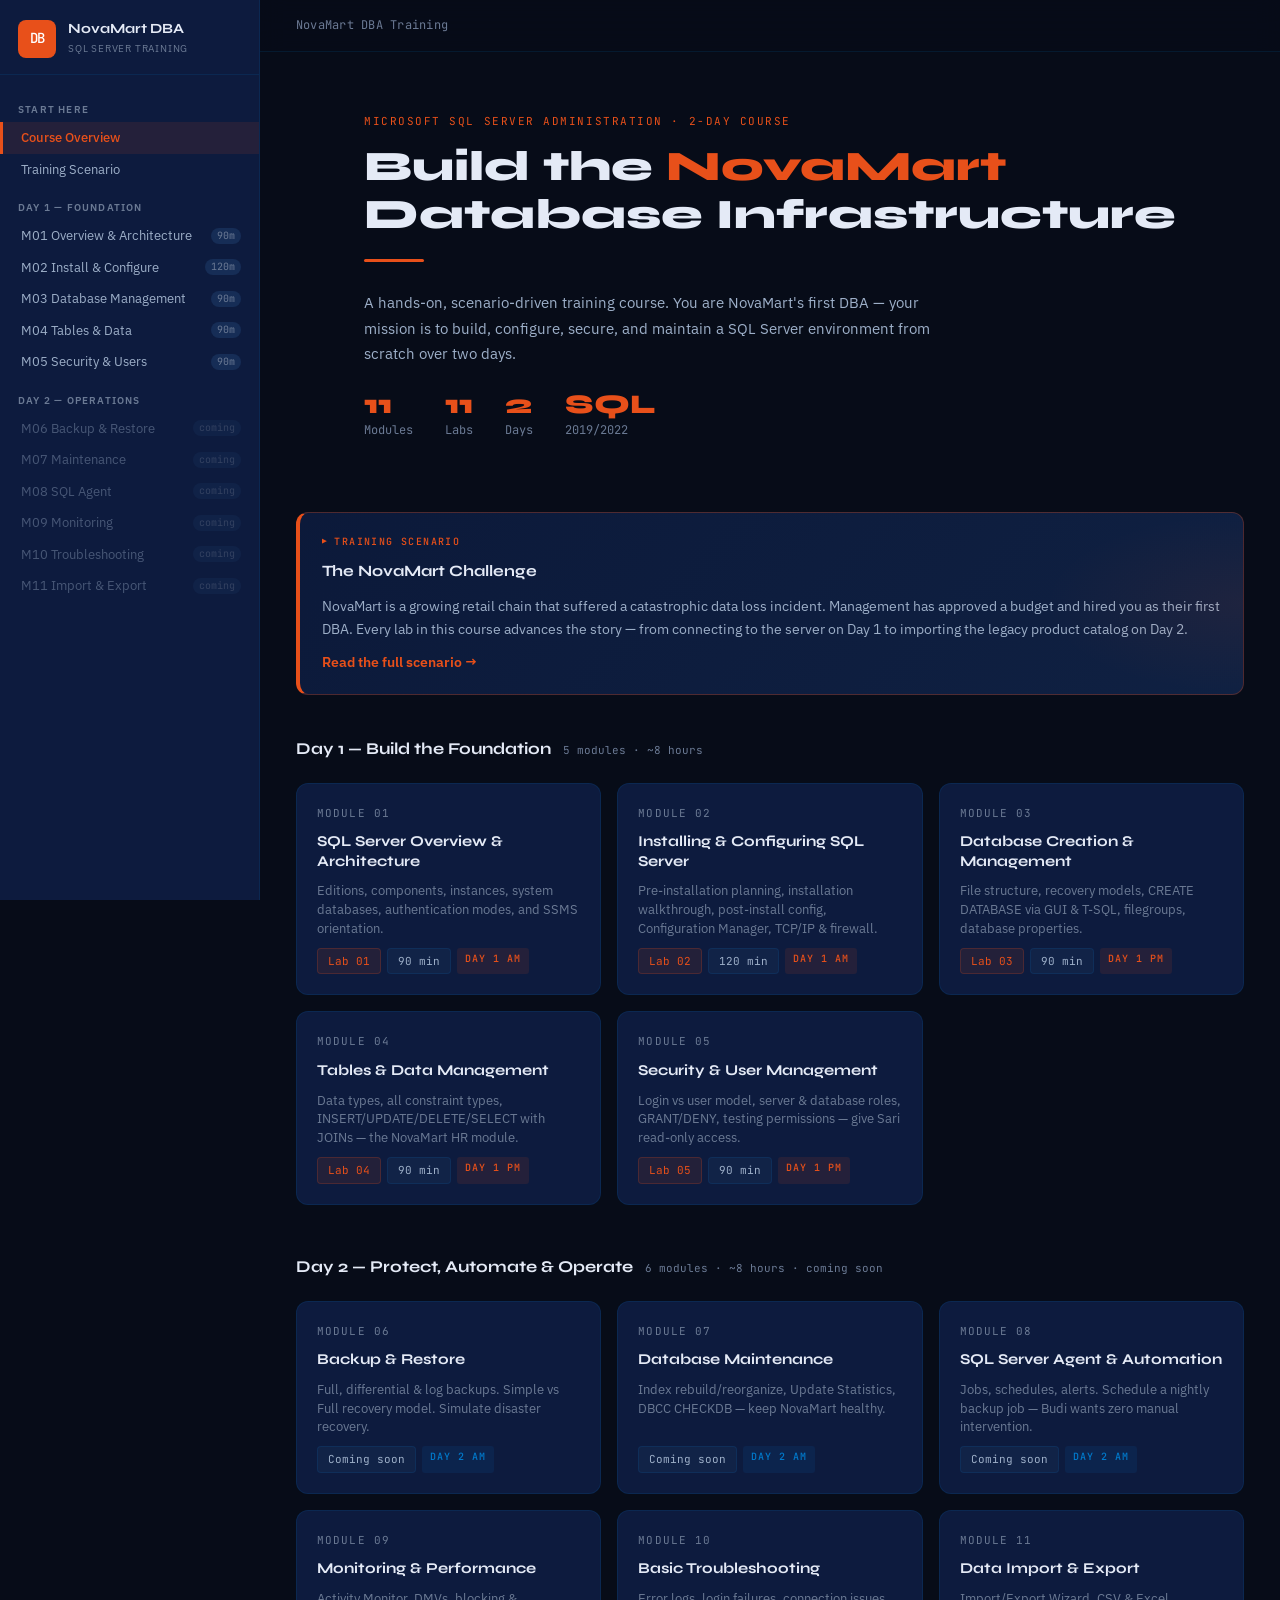
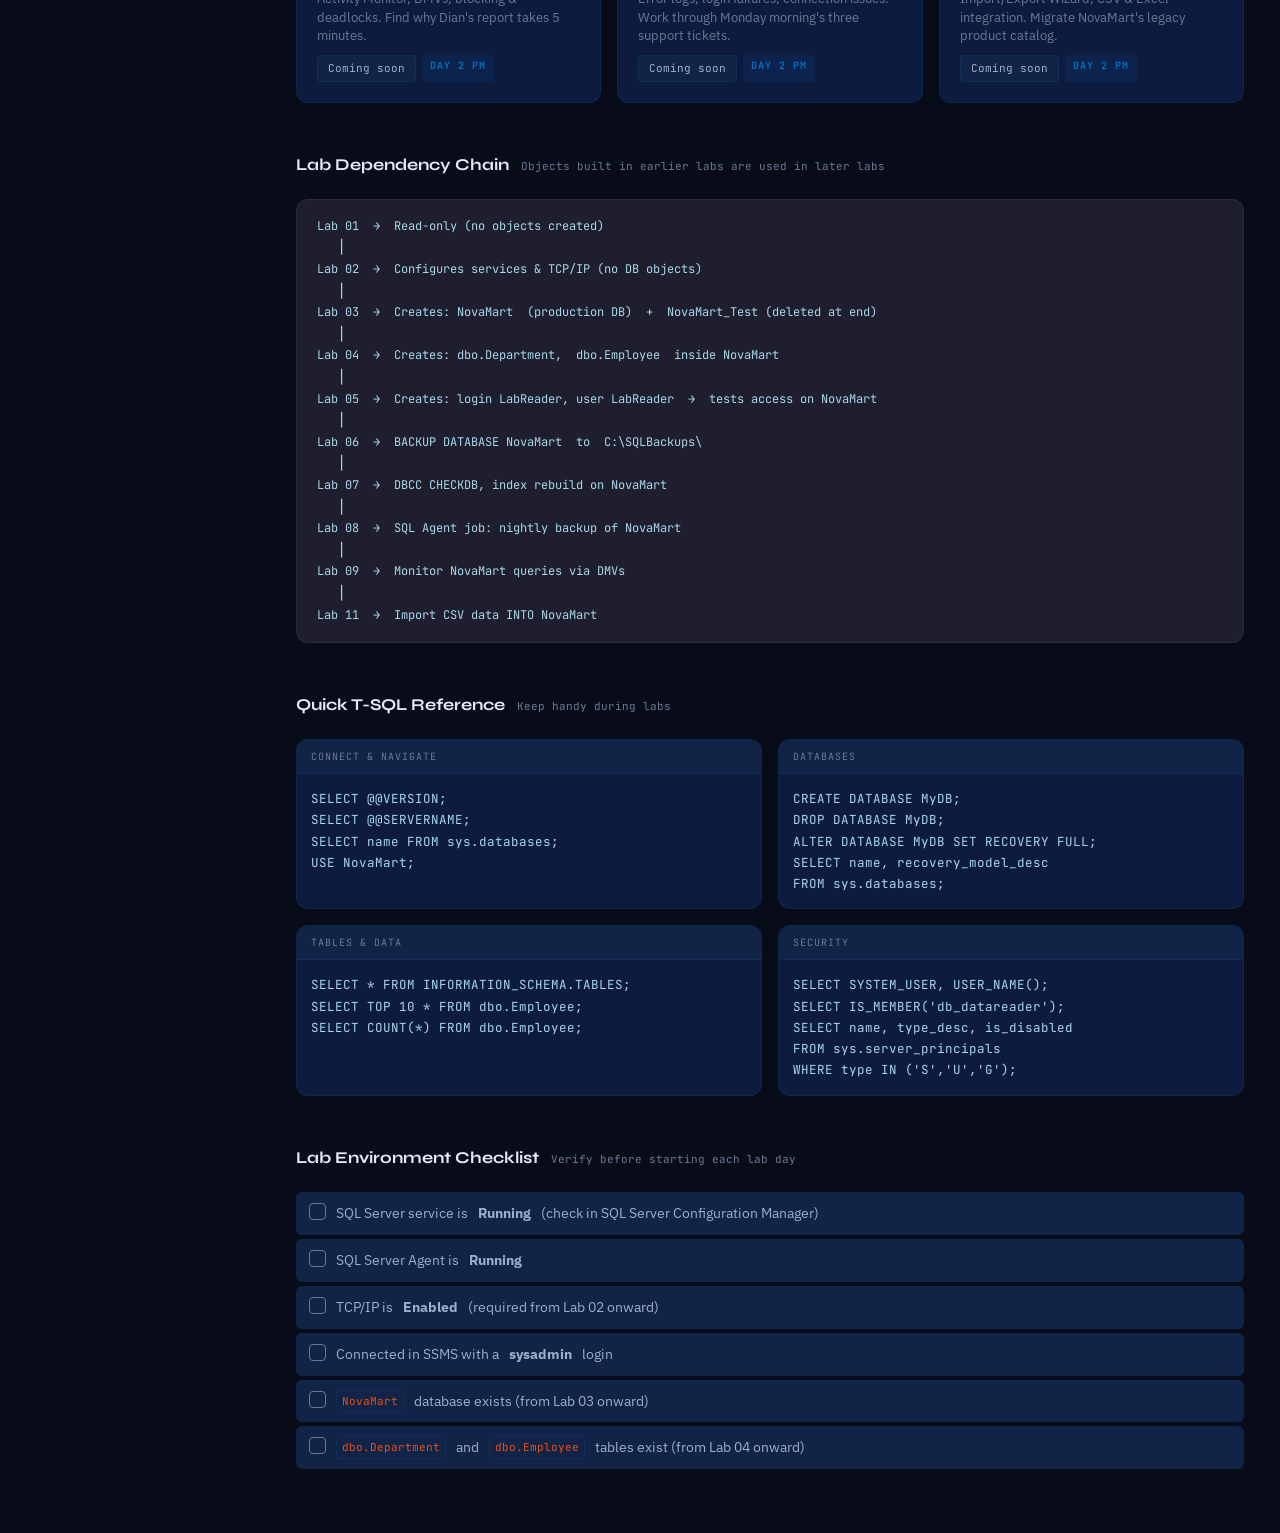
==== docs/index.html @ 57e3fa0c "Add GitHub Pages site, README, and .gitignore - Add docs/ with GitHub Pages HTML site (index, scenar" ====
<!DOCTYPE html>
<html lang="en">
<head>
  <meta charset="UTF-8">
  <meta name="viewport" content="width=device-width, initial-scale=1">
  <title>NovaMart DBA Training — SQL Server Administration</title>
  <link rel="stylesheet" href="style.css">
  <style>
    /* index-specific extras */
    .hero-divider { width: 60px; height: 3px; background: var(--orange); border-radius: 2px; margin: 20px 0 28px; }
    .dep-chain {
      background: var(--code-bg);
      border: 1px solid rgba(255,255,255,0.06);
      border-radius: var(--r-lg);
      overflow: hidden;
      margin: 20px 0;
    }
    .dep-chain pre {
      font-family: var(--font-mono);
      font-size: 12px;
      color: var(--code-text);
      padding: 16px 20px;
      line-height: 1.8;
      overflow-x: auto;
    }
    .ref-grid {
      display: grid;
      grid-template-columns: 1fr 1fr;
      gap: 16px;
      margin-top: 16px;
    }
    .ref-block {
      background: var(--surface);
      border: 1px solid var(--border);
      border-radius: var(--r-lg);
      overflow: hidden;
    }
    .ref-block-title {
      background: var(--surface-2);
      padding: 8px 14px;
      font-family: var(--font-mono);
      font-size: 10px;
      text-transform: uppercase;
      letter-spacing: 0.1em;
      color: var(--text-3);
      border-bottom: 1px solid var(--border);
    }
    .ref-block pre {
      font-family: var(--font-mono);
      font-size: 12.5px;
      color: var(--code-text);
      padding: 14px;
      overflow-x: auto;
      line-height: 1.7;
    }
    .checklist-env li { cursor: default; }
    @media (max-width: 700px) { .ref-grid { grid-template-columns: 1fr; } }
  </style>
</head>
<body>
<div id="reading-progress"></div>
<div class="sidebar-overlay"></div>

<div class="layout">
  <!-- SIDEBAR -->
  <aside class="sidebar">
    <a href="index.html" class="sidebar-brand">
      <div class="brand-logo">DB</div>
      <div>
        <div class="brand-title">NovaMart DBA</div>
        <div class="brand-sub">SQL Server Training</div>
      </div>
    </a>
    <nav class="sidebar-nav">
      <div class="nav-section">Start Here</div>
      <a href="index.html" class="nav-item active">Course Overview</a>
      <a href="scenario.html" class="nav-item">Training Scenario</a>
      <div class="nav-section">Day 1 — Foundation</div>
      <a href="module-01.html" class="nav-item">M01 Overview &amp; Architecture <span class="nav-badge">90m</span></a>
      <a href="module-02.html" class="nav-item">M02 Install &amp; Configure <span class="nav-badge">120m</span></a>
      <a href="module-03.html" class="nav-item">M03 Database Management <span class="nav-badge">90m</span></a>
      <a href="module-04.html" class="nav-item">M04 Tables &amp; Data <span class="nav-badge">90m</span></a>
      <a href="module-05.html" class="nav-item">M05 Security &amp; Users <span class="nav-badge">90m</span></a>
      <div class="nav-section">Day 2 — Operations</div>
      <a href="#" class="nav-item" style="opacity:.4;pointer-events:none">M06 Backup &amp; Restore <span class="nav-badge">coming</span></a>
      <a href="#" class="nav-item" style="opacity:.4;pointer-events:none">M07 Maintenance <span class="nav-badge">coming</span></a>
      <a href="#" class="nav-item" style="opacity:.4;pointer-events:none">M08 SQL Agent <span class="nav-badge">coming</span></a>
      <a href="#" class="nav-item" style="opacity:.4;pointer-events:none">M09 Monitoring <span class="nav-badge">coming</span></a>
      <a href="#" class="nav-item" style="opacity:.4;pointer-events:none">M10 Troubleshooting <span class="nav-badge">coming</span></a>
      <a href="#" class="nav-item" style="opacity:.4;pointer-events:none">M11 Import &amp; Export <span class="nav-badge">coming</span></a>
    </nav>
  </aside>

  <!-- MAIN -->
  <main class="main">
    <div class="topbar">
      <div class="breadcrumb">NovaMart DBA Training</div>
      <button class="menu-toggle" aria-label="Toggle menu">☰</button>
    </div>

    <!-- HERO -->
    <section class="hero">
      <div class="hero-eyebrow">Microsoft SQL Server Administration · 2-Day Course</div>
      <h1>Build the <em>NovaMart</em><br>Database Infrastructure</h1>
      <div class="hero-divider"></div>
      <p>A hands-on, scenario-driven training course. You are NovaMart's first DBA — your mission is to build, configure, secure, and maintain a SQL Server environment from scratch over two days.</p>
      <div class="hero-stats">
        <div class="stat"><div class="stat-num">11</div><div class="stat-label">Modules</div></div>
        <div class="stat"><div class="stat-num">11</div><div class="stat-label">Labs</div></div>
        <div class="stat"><div class="stat-num">2</div><div class="stat-label">Days</div></div>
        <div class="stat"><div class="stat-num">SQL</div><div class="stat-label">2019/2022</div></div>
      </div>
    </section>

    <!-- SCENARIO CALLOUT -->
    <div class="modules-section">
      <div class="mission-box" style="margin-bottom:40px">
        <div class="mission-label">Training Scenario</div>
        <h3>The NovaMart Challenge</h3>
        <p>NovaMart is a growing retail chain that suffered a catastrophic data loss incident. Management has approved a budget and hired you as their first DBA. Every lab in this course advances the story — from connecting to the server on Day 1 to importing the legacy product catalog on Day 2.</p>
        <p style="margin-top:10px"><a href="scenario.html" style="color:var(--orange);font-weight:600">Read the full scenario →</a></p>
      </div>

      <!-- DAY 1 MODULES -->
      <div class="section-header">
        <h2>Day 1 — Build the Foundation</h2>
        <span class="section-sub">5 modules · ~8 hours</span>
      </div>
      <div class="module-cards">
        <a href="module-01.html" class="module-card">
          <div class="card-num">Module 01</div>
          <div class="card-title">SQL Server Overview &amp; Architecture</div>
          <div class="card-desc">Editions, components, instances, system databases, authentication modes, and SSMS orientation.</div>
          <div class="card-meta">
            <span class="tag orange">Lab 01</span>
            <span class="tag">90 min</span>
            <span class="day-badge day1">Day 1 AM</span>
          </div>
        </a>
        <a href="module-02.html" class="module-card">
          <div class="card-num">Module 02</div>
          <div class="card-title">Installing &amp; Configuring SQL Server</div>
          <div class="card-desc">Pre-installation planning, installation walkthrough, post-install config, Configuration Manager, TCP/IP &amp; firewall.</div>
          <div class="card-meta">
            <span class="tag orange">Lab 02</span>
            <span class="tag">120 min</span>
            <span class="day-badge day1">Day 1 AM</span>
          </div>
        </a>
        <a href="module-03.html" class="module-card">
          <div class="card-num">Module 03</div>
          <div class="card-title">Database Creation &amp; Management</div>
          <div class="card-desc">File structure, recovery models, CREATE DATABASE via GUI &amp; T-SQL, filegroups, database properties.</div>
          <div class="card-meta">
            <span class="tag orange">Lab 03</span>
            <span class="tag">90 min</span>
            <span class="day-badge day1">Day 1 PM</span>
          </div>
        </a>
        <a href="module-04.html" class="module-card">
          <div class="card-num">Module 04</div>
          <div class="card-title">Tables &amp; Data Management</div>
          <div class="card-desc">Data types, all constraint types, INSERT/UPDATE/DELETE/SELECT with JOINs — the NovaMart HR module.</div>
          <div class="card-meta">
            <span class="tag orange">Lab 04</span>
            <span class="tag">90 min</span>
            <span class="day-badge day1">Day 1 PM</span>
          </div>
        </a>
        <a href="module-05.html" class="module-card">
          <div class="card-num">Module 05</div>
          <div class="card-title">Security &amp; User Management</div>
          <div class="card-desc">Login vs user model, server &amp; database roles, GRANT/DENY, testing permissions — give Sari read-only access.</div>
          <div class="card-meta">
            <span class="tag orange">Lab 05</span>
            <span class="tag">90 min</span>
            <span class="day-badge day1">Day 1 PM</span>
          </div>
        </a>
      </div>

      <!-- DAY 2 MODULES -->
      <div class="section-header" style="margin-top:48px">
        <h2>Day 2 — Protect, Automate &amp; Operate</h2>
        <span class="section-sub">6 modules · ~8 hours · coming soon</span>
      </div>
      <div class="module-cards">
        <div class="module-card" style="opacity:.45;cursor:default">
          <div class="card-num">Module 06</div>
          <div class="card-title">Backup &amp; Restore</div>
          <div class="card-desc">Full, differential &amp; log backups. Simple vs Full recovery model. Simulate disaster recovery.</div>
          <div class="card-meta"><span class="tag">Coming soon</span><span class="day-badge day2">Day 2 AM</span></div>
        </div>
        <div class="module-card" style="opacity:.45;cursor:default">
          <div class="card-num">Module 07</div>
          <div class="card-title">Database Maintenance</div>
          <div class="card-desc">Index rebuild/reorganize, Update Statistics, DBCC CHECKDB — keep NovaMart healthy.</div>
          <div class="card-meta"><span class="tag">Coming soon</span><span class="day-badge day2">Day 2 AM</span></div>
        </div>
        <div class="module-card" style="opacity:.45;cursor:default">
          <div class="card-num">Module 08</div>
          <div class="card-title">SQL Server Agent &amp; Automation</div>
          <div class="card-desc">Jobs, schedules, alerts. Schedule a nightly backup job — Budi wants zero manual intervention.</div>
          <div class="card-meta"><span class="tag">Coming soon</span><span class="day-badge day2">Day 2 AM</span></div>
        </div>
        <div class="module-card" style="opacity:.45;cursor:default">
          <div class="card-num">Module 09</div>
          <div class="card-title">Monitoring &amp; Performance</div>
          <div class="card-desc">Activity Monitor, DMVs, blocking &amp; deadlocks. Find why Dian's report takes 5 minutes.</div>
          <div class="card-meta"><span class="tag">Coming soon</span><span class="day-badge day2">Day 2 PM</span></div>
        </div>
        <div class="module-card" style="opacity:.45;cursor:default">
          <div class="card-num">Module 10</div>
          <div class="card-title">Basic Troubleshooting</div>
          <div class="card-desc">Error logs, login failures, connection issues. Work through Monday morning's three support tickets.</div>
          <div class="card-meta"><span class="tag">Coming soon</span><span class="day-badge day2">Day 2 PM</span></div>
        </div>
        <div class="module-card" style="opacity:.45;cursor:default">
          <div class="card-num">Module 11</div>
          <div class="card-title">Data Import &amp; Export</div>
          <div class="card-desc">Import/Export Wizard, CSV &amp; Excel integration. Migrate NovaMart's legacy product catalog.</div>
          <div class="card-meta"><span class="tag">Coming soon</span><span class="day-badge day2">Day 2 PM</span></div>
        </div>
      </div>

      <!-- LAB DEPENDENCIES -->
      <div class="section-header" style="margin-top:48px">
        <h2>Lab Dependency Chain</h2>
        <span class="section-sub">Objects built in earlier labs are used in later labs</span>
      </div>
      <div class="dep-chain">
        <pre>Lab 01  →  Read-only (no objects created)
   │
Lab 02  →  Configures services &amp; TCP/IP (no DB objects)
   │
Lab 03  →  Creates: NovaMart  (production DB)  +  NovaMart_Test (deleted at end)
   │
Lab 04  →  Creates: dbo.Department,  dbo.Employee  inside NovaMart
   │
Lab 05  →  Creates: login LabReader, user LabReader  →  tests access on NovaMart
   │
Lab 06  →  BACKUP DATABASE NovaMart  to  C:\SQLBackups\
   │
Lab 07  →  DBCC CHECKDB, index rebuild on NovaMart
   │
Lab 08  →  SQL Agent job: nightly backup of NovaMart
   │
Lab 09  →  Monitor NovaMart queries via DMVs
   │
Lab 11  →  Import CSV data INTO NovaMart</pre>
      </div>

      <!-- QUICK T-SQL REFERENCE -->
      <div class="section-header" style="margin-top:48px">
        <h2>Quick T-SQL Reference</h2>
        <span class="section-sub">Keep handy during labs</span>
      </div>
      <div class="ref-grid">
        <div class="ref-block">
          <div class="ref-block-title">Connect &amp; Navigate</div>
          <pre>SELECT @@VERSION;
SELECT @@SERVERNAME;
SELECT name FROM sys.databases;
USE NovaMart;</pre>
        </div>
        <div class="ref-block">
          <div class="ref-block-title">Databases</div>
          <pre>CREATE DATABASE MyDB;
DROP DATABASE MyDB;
ALTER DATABASE MyDB SET RECOVERY FULL;
SELECT name, recovery_model_desc
FROM sys.databases;</pre>
        </div>
        <div class="ref-block">
          <div class="ref-block-title">Tables &amp; Data</div>
          <pre>SELECT * FROM INFORMATION_SCHEMA.TABLES;
SELECT TOP 10 * FROM dbo.Employee;
SELECT COUNT(*) FROM dbo.Employee;</pre>
        </div>
        <div class="ref-block">
          <div class="ref-block-title">Security</div>
          <pre>SELECT SYSTEM_USER, USER_NAME();
SELECT IS_MEMBER('db_datareader');
SELECT name, type_desc, is_disabled
FROM sys.server_principals
WHERE type IN ('S','U','G');</pre>
        </div>
      </div>

      <!-- ENV CHECKLIST -->
      <div class="section-header" style="margin-top:48px">
        <h2>Lab Environment Checklist</h2>
        <span class="section-sub">Verify before starting each lab day</span>
      </div>
      <ul class="checklist checklist-env">
        <li><span class="check-box"></span>SQL Server service is <strong>Running</strong> (check in SQL Server Configuration Manager)</li>
        <li><span class="check-box"></span>SQL Server Agent is <strong>Running</strong></li>
        <li><span class="check-box"></span>TCP/IP is <strong>Enabled</strong> (required from Lab 02 onward)</li>
        <li><span class="check-box"></span>Connected in SSMS with a <strong>sysadmin</strong> login</li>
        <li><span class="check-box"></span><code>NovaMart</code> database exists (from Lab 03 onward)</li>
        <li><span class="check-box"></span><code>dbo.Department</code> and <code>dbo.Employee</code> tables exist (from Lab 04 onward)</li>
      </ul>
    </div>
  </main>
</div>

<button class="scroll-top" aria-label="Scroll to top">↑</button>

<script src="shared.js"></script>
</body>
</html>
---- docs/style.css ----
/* ============================================================
   NovaMart DBA Training — Design System
   Aesthetic: Dark ops terminal × premium tech documentation
   ============================================================ */

@import url('https://fonts.googleapis.com/css2?family=Syne:wght@400;600;700;800&family=IBM+Plex+Sans:ital,wght@0,300;0,400;0,500;0,600;1,400&family=JetBrains+Mono:wght@400;500&display=swap');

/* ── Custom Properties ─────────────────────────────────────── */
:root {
  --bg:          #070c18;
  --surface:     #0d1b3e;
  --surface-2:   #112347;
  --surface-3:   #162d56;
  --border:      rgba(0, 122, 204, 0.13);
  --border-h:    rgba(232, 80, 26, 0.35);

  --orange:      #e8501a;
  --orange-d:    #c03e0f;
  --orange-bg:   rgba(232, 80, 26, 0.10);
  --blue:        #007acc;
  --blue-bg:     rgba(0, 122, 204, 0.10);
  --green:       #21a366;
  --green-bg:    rgba(33, 163, 102, 0.10);
  --steel:       #2e6ea6;
  --amber:       #f59e0b;
  --amber-bg:    rgba(245, 158, 11, 0.10);
  --red:         #e05252;
  --red-bg:      rgba(224, 82, 82, 0.10);

  --text:        #e4eaf6;
  --text-2:      #9dafc8;
  --text-3:      #6b7a94;
  --code-bg:     #1e1e2e;
  --code-text:   #a8d8ea;
  --code-str:    #a8e6b8;
  --code-kw:     #c792ea;
  --code-cmt:    #676e95;

  --font-display: 'Syne', sans-serif;
  --font-body:    'IBM Plex Sans', sans-serif;
  --font-mono:    'JetBrains Mono', monospace;

  --sidebar-w:   260px;
  --toc-w:       200px;

  --r:           6px;
  --r-lg:        12px;
  --shadow:      0 4px 24px rgba(0,0,0,0.55);
  --t:           0.18s ease;
}

/* ── Reset ─────────────────────────────────────────────────── */
*, *::before, *::after { box-sizing: border-box; margin: 0; padding: 0; }
html { scroll-behavior: smooth; font-size: 15px; }
body {
  background: var(--bg);
  color: var(--text);
  font-family: var(--font-body);
  line-height: 1.7;
  -webkit-font-smoothing: antialiased;
}

a { color: var(--blue); text-decoration: none; transition: color var(--t); }
a:hover { color: var(--orange); }
img { max-width: 100%; }

/* ── Layout ─────────────────────────────────────────────────── */
.layout {
  display: flex;
  min-height: 100vh;
}

/* ── Sidebar ────────────────────────────────────────────────── */
.sidebar {
  width: var(--sidebar-w);
  flex-shrink: 0;
  background: var(--surface);
  border-right: 1px solid var(--border);
  position: fixed;
  top: 0; left: 0; bottom: 0;
  overflow-y: auto;
  overflow-x: hidden;
  z-index: 100;
  display: flex;
  flex-direction: column;
  transition: transform var(--t);
}
.sidebar::-webkit-scrollbar { width: 4px; }
.sidebar::-webkit-scrollbar-track { background: transparent; }
.sidebar::-webkit-scrollbar-thumb { background: var(--surface-3); border-radius: 2px; }

.sidebar-brand {
  display: flex;
  align-items: center;
  gap: 12px;
  padding: 20px 18px 16px;
  border-bottom: 1px solid var(--border);
  text-decoration: none;
}
.brand-logo {
  width: 38px; height: 38px;
  background: var(--orange);
  border-radius: 8px;
  display: flex; align-items: center; justify-content: center;
  font-family: var(--font-mono);
  font-size: 14px; font-weight: 500;
  color: #fff;
  flex-shrink: 0;
  letter-spacing: -1px;
}
.brand-title {
  font-family: var(--font-display);
  font-size: 14px; font-weight: 700;
  color: var(--text);
  line-height: 1.2;
}
.brand-sub {
  font-size: 10px;
  color: var(--text-3);
  text-transform: uppercase;
  letter-spacing: 0.08em;
  margin-top: 2px;
}

.sidebar-nav { padding: 12px 0 24px; flex: 1; }

.nav-section {
  font-size: 10px;
  font-weight: 600;
  text-transform: uppercase;
  letter-spacing: 0.12em;
  color: var(--text-3);
  padding: 14px 18px 4px;
}

.nav-item {
  display: flex;
  align-items: center;
  gap: 8px;
  padding: 7px 18px;
  font-size: 12.5px;
  color: var(--text-2);
  transition: all var(--t);
  border-left: 3px solid transparent;
  text-decoration: none;
  line-height: 1.4;
}
.nav-item:hover {
  color: var(--text);
  background: var(--surface-2);
  border-left-color: var(--border-h);
}
.nav-item.active {
  color: var(--orange);
  background: var(--orange-bg);
  border-left-color: var(--orange);
  font-weight: 500;
}
.nav-badge {
  margin-left: auto;
  font-size: 10px;
  background: var(--surface-3);
  color: var(--text-3);
  padding: 1px 6px;
  border-radius: 10px;
  font-family: var(--font-mono);
  flex-shrink: 0;
}
.nav-item.active .nav-badge { background: var(--orange-bg); color: var(--orange); }

/* ── Main content ───────────────────────────────────────────── */
.main {
  margin-left: var(--sidebar-w);
  flex: 1;
  min-width: 0;
  display: flex;
  flex-direction: column;
}

/* ── Top bar ────────────────────────────────────────────────── */
.topbar {
  position: sticky;
  top: 0;
  background: rgba(7, 12, 24, 0.88);
  backdrop-filter: blur(12px);
  -webkit-backdrop-filter: blur(12px);
  border-bottom: 1px solid var(--border);
  padding: 0 36px;
  height: 52px;
  display: flex;
  align-items: center;
  justify-content: space-between;
  z-index: 50;
}
.breadcrumb {
  font-size: 12px;
  color: var(--text-3);
  font-family: var(--font-mono);
  letter-spacing: 0.02em;
}
.breadcrumb span { color: var(--text-2); }
.menu-toggle {
  display: none;
  background: none; border: none;
  color: var(--text-2);
  cursor: pointer; font-size: 20px;
  padding: 4px;
}

/* ── Content wrapper ────────────────────────────────────────── */
.content-wrapper {
  display: grid;
  grid-template-columns: 1fr var(--toc-w);
  gap: 0;
  max-width: 1200px;
  margin: 0 auto;
  width: 100%;
  padding: 0 36px 80px;
  align-items: start;
}

/* ── Article ────────────────────────────────────────────────── */
article {
  min-width: 0;
  padding-right: 48px;
  animation: fadeUp 0.4s ease both;
}

@keyframes fadeUp {
  from { opacity: 0; transform: translateY(16px); }
  to   { opacity: 1; transform: translateY(0); }
}

/* ── Page header ────────────────────────────────────────────── */
.page-header {
  padding: 44px 0 32px;
  border-bottom: 1px solid var(--border);
  margin-bottom: 36px;
}
.page-header .day-label {
  font-family: var(--font-mono);
  font-size: 11px;
  color: var(--orange);
  text-transform: uppercase;
  letter-spacing: 0.12em;
  margin-bottom: 10px;
  display: block;
}
.page-header h1 {
  font-family: var(--font-display);
  font-size: 2rem;
  font-weight: 800;
  color: var(--text);
  line-height: 1.15;
  margin-bottom: 14px;
}
.page-header h1 .module-num {
  color: var(--orange);
}
.module-meta {
  display: flex;
  gap: 8px;
  flex-wrap: wrap;
}
.tag {
  font-family: var(--font-mono);
  font-size: 11px;
  padding: 3px 10px;
  border-radius: 4px;
  background: var(--surface-2);
  color: var(--text-2);
  border: 1px solid var(--border);
}
.tag.orange { background: var(--orange-bg); color: var(--orange); border-color: rgba(232,80,26,0.2); }
.tag.blue   { background: var(--blue-bg);   color: var(--blue);   border-color: rgba(0,122,204,0.2); }
.tag.green  { background: var(--green-bg);  color: var(--green);  border-color: rgba(33,163,102,0.2); }

/* ── TOC (right sidebar) ────────────────────────────────────── */
.toc-sidebar {
  position: sticky;
  top: 68px;
  padding: 28px 0 28px 24px;
  border-left: 1px solid var(--border);
}
.toc-title {
  font-family: var(--font-mono);
  font-size: 10px;
  text-transform: uppercase;
  letter-spacing: 0.12em;
  color: var(--text-3);
  margin-bottom: 10px;
}
.toc-list {
  list-style: none;
}
.toc-list a {
  display: block;
  font-size: 12px;
  color: var(--text-3);
  padding: 3px 0 3px 8px;
  border-left: 2px solid transparent;
  transition: all var(--t);
  line-height: 1.4;
}
.toc-list a:hover { color: var(--text-2); border-left-color: var(--steel); }
.toc-list a.active { color: var(--orange); border-left-color: var(--orange); }
.toc-list .toc-h3 a { padding-left: 18px; font-size: 11px; }

/* ── Typography ─────────────────────────────────────────────── */
article h2 {
  font-family: var(--font-display);
  font-size: 1.4rem;
  font-weight: 700;
  color: var(--text);
  margin: 44px 0 14px;
  padding-bottom: 8px;
  border-bottom: 1px solid var(--border);
  scroll-margin-top: 72px;
}
article h3 {
  font-family: var(--font-display);
  font-size: 1.05rem;
  font-weight: 600;
  color: var(--text);
  margin: 28px 0 10px;
  scroll-margin-top: 72px;
}
article h4 {
  font-size: 0.9rem;
  font-weight: 600;
  color: var(--text-2);
  margin: 20px 0 8px;
  text-transform: uppercase;
  letter-spacing: 0.06em;
  font-family: var(--font-mono);
}
article p { margin-bottom: 14px; }
article ul, article ol {
  padding-left: 1.4em;
  margin-bottom: 14px;
}
article li { margin-bottom: 5px; }
article li::marker { color: var(--orange); }
article strong { color: var(--text); font-weight: 600; }
article em { color: var(--text-2); font-style: italic; }

/* ── Inline code ────────────────────────────────────────────── */
code {
  font-family: var(--font-mono);
  font-size: 0.82em;
  background: var(--surface-2);
  color: var(--orange);
  padding: 1px 5px;
  border-radius: 3px;
  border: 1px solid var(--border);
}

/* ── Code block ─────────────────────────────────────────────── */
.code-block {
  background: var(--code-bg);
  border-radius: var(--r-lg);
  border: 1px solid rgba(255,255,255,0.06);
  margin: 18px 0;
  overflow: hidden;
  box-shadow: var(--shadow);
}
.code-block-header {
  display: flex;
  align-items: center;
  justify-content: space-between;
  padding: 8px 14px;
  border-bottom: 1px solid rgba(255,255,255,0.06);
  background: rgba(255,255,255,0.03);
}
.code-lang {
  font-family: var(--font-mono);
  font-size: 10px;
  text-transform: uppercase;
  letter-spacing: 0.1em;
  color: var(--text-3);
}
.copy-btn {
  background: none;
  border: 1px solid var(--border);
  color: var(--text-3);
  font-family: var(--font-mono);
  font-size: 10px;
  padding: 3px 10px;
  border-radius: 4px;
  cursor: pointer;
  transition: all var(--t);
  letter-spacing: 0.04em;
}
.copy-btn:hover { border-color: var(--orange); color: var(--orange); }
.copy-btn.copied { border-color: var(--green); color: var(--green); }
.code-block pre {
  overflow-x: auto;
  padding: 16px;
}
.code-block pre code {
  font-family: var(--font-mono);
  font-size: 13px;
  color: var(--code-text);
  background: none;
  border: none;
  padding: 0;
  border-radius: 0;
  white-space: pre;
  line-height: 1.65;
}
.code-block pre .cmt { color: var(--code-cmt); }
.code-block pre .kw  { color: var(--code-kw); }
.code-block pre .str { color: var(--code-str); }
.code-block pre .num { color: #f78c6c; }

/* ── Tables ─────────────────────────────────────────────────── */
.table-wrap { overflow-x: auto; margin: 18px 0; border-radius: var(--r-lg); border: 1px solid var(--border); }
table {
  width: 100%;
  border-collapse: collapse;
  font-size: 13.5px;
}
thead tr {
  background: var(--surface-2);
  border-bottom: 1px solid var(--border);
}
thead th {
  text-align: left;
  padding: 10px 14px;
  font-family: var(--font-mono);
  font-size: 11px;
  text-transform: uppercase;
  letter-spacing: 0.08em;
  color: var(--text-2);
  white-space: nowrap;
}
tbody tr { border-bottom: 1px solid var(--border); transition: background var(--t); }
tbody tr:last-child { border-bottom: none; }
tbody tr:hover { background: var(--surface-2); }
tbody td { padding: 9px 14px; color: var(--text-2); vertical-align: top; line-height: 1.5; }
tbody td:first-child { color: var(--text); }
tbody td strong { color: var(--text); }

/* ── Callout boxes ──────────────────────────────────────────── */
.callout {
  border-radius: var(--r-lg);
  padding: 16px 18px;
  margin: 20px 0;
  border-left: 4px solid;
  display: flex;
  gap: 12px;
  align-items: flex-start;
}
.callout-icon { font-size: 16px; flex-shrink: 0; margin-top: 1px; line-height: 1; }
.callout-body { flex: 1; min-width: 0; }
.callout-body strong { display: block; margin-bottom: 4px; font-size: 13px; }
.callout-body p, .callout-body ul { font-size: 13.5px; color: var(--text-2); margin: 0; }
.callout-body ul { padding-left: 1.2em; margin-top: 6px; }
.callout-body li { margin-bottom: 3px; }

.callout.tip    { background: var(--blue-bg);   border-color: var(--blue);   }
.callout.tip    .callout-icon, .callout.tip    strong { color: var(--blue); }
.callout.warn   { background: var(--amber-bg);  border-color: var(--amber);  }
.callout.warn   .callout-icon, .callout.warn   strong { color: var(--amber); }
.callout.danger { background: var(--red-bg);    border-color: var(--red);    }
.callout.danger .callout-icon, .callout.danger strong { color: var(--red); }
.callout.success{ background: var(--green-bg);  border-color: var(--green);  }
.callout.success .callout-icon, .callout.success strong { color: var(--green); }

/* Mission briefing callout */
.mission-box {
  background: linear-gradient(135deg, rgba(13,27,62,0.9), rgba(17,35,71,0.9));
  border: 1px solid rgba(232,80,26,0.3);
  border-left: 4px solid var(--orange);
  border-radius: var(--r-lg);
  padding: 20px 22px;
  margin: 24px 0;
  position: relative;
  overflow: hidden;
}
.mission-box::before {
  content: '';
  position: absolute;
  top: 0; right: 0;
  width: 200px; height: 100%;
  background: radial-gradient(ellipse at 100% 50%, rgba(232,80,26,0.07) 0%, transparent 70%);
  pointer-events: none;
}
.mission-label {
  font-family: var(--font-mono);
  font-size: 10px;
  font-weight: 500;
  text-transform: uppercase;
  letter-spacing: 0.14em;
  color: var(--orange);
  margin-bottom: 8px;
  display: flex;
  align-items: center;
  gap: 6px;
}
.mission-label::before {
  content: '▶';
  font-size: 8px;
}
.mission-box h3 {
  font-family: var(--font-display);
  font-size: 1.05rem;
  color: var(--text);
  margin: 0 0 10px;
  font-weight: 700;
}
.mission-box p, .mission-box ul {
  color: var(--text-2);
  font-size: 13.5px;
  margin: 0;
}
.mission-box ul { padding-left: 1.3em; margin-top: 8px; }
.mission-box li { margin-bottom: 4px; }
.mission-box em { color: var(--orange); font-style: normal; font-weight: 500; }

/* ── Objectives list ────────────────────────────────────────── */
.objectives {
  background: var(--surface);
  border: 1px solid var(--border);
  border-radius: var(--r-lg);
  padding: 18px 20px;
  margin: 0 0 28px;
}
.objectives-title {
  font-family: var(--font-mono);
  font-size: 10px;
  text-transform: uppercase;
  letter-spacing: 0.12em;
  color: var(--text-3);
  margin-bottom: 12px;
}
.objectives ul { list-style: none; padding: 0; margin: 0; }
.objectives li {
  display: flex;
  align-items: flex-start;
  gap: 10px;
  padding: 5px 0;
  color: var(--text-2);
  font-size: 13.5px;
  border-bottom: 1px solid var(--border);
}
.objectives li:last-child { border-bottom: none; }
.objectives li::before {
  content: '→';
  color: var(--blue);
  font-family: var(--font-mono);
  flex-shrink: 0;
  margin-top: 1px;
}

/* ── Lab section ────────────────────────────────────────────── */
.lab-container {
  background: var(--surface);
  border: 1px solid var(--border);
  border-radius: var(--r-lg);
  overflow: hidden;
  margin: 36px 0;
}
.lab-header {
  background: linear-gradient(90deg, var(--surface-2), var(--surface-3));
  padding: 18px 24px;
  border-bottom: 1px solid var(--border);
  display: flex;
  align-items: center;
  gap: 14px;
}
.lab-number {
  width: 40px; height: 40px;
  background: var(--orange);
  border-radius: 8px;
  display: flex; align-items: center; justify-content: center;
  font-family: var(--font-mono);
  font-size: 14px; font-weight: 500;
  color: #fff;
  flex-shrink: 0;
}
.lab-title {
  font-family: var(--font-display);
  font-size: 1.15rem;
  font-weight: 700;
  color: var(--text);
}
.lab-meta { display: flex; gap: 8px; flex-wrap: wrap; margin-top: 4px; }
.lab-body { padding: 24px; }

/* ── Lab steps ──────────────────────────────────────────────── */
.lab-part {
  margin-bottom: 32px;
}
.lab-part-title {
  font-family: var(--font-mono);
  font-size: 11px;
  text-transform: uppercase;
  letter-spacing: 0.1em;
  color: var(--text-3);
  padding: 6px 12px;
  background: var(--surface-2);
  border-radius: 4px;
  margin-bottom: 16px;
  display: inline-block;
}
.steps { counter-reset: step; list-style: none; padding: 0; }
.steps > li {
  counter-increment: step;
  display: flex;
  gap: 14px;
  margin-bottom: 16px;
  align-items: flex-start;
}
.steps > li::before {
  content: counter(step);
  min-width: 26px; height: 26px;
  background: var(--surface-2);
  border: 1px solid var(--border);
  border-radius: 50%;
  display: flex; align-items: center; justify-content: center;
  font-family: var(--font-mono);
  font-size: 11px;
  color: var(--orange);
  flex-shrink: 0;
  margin-top: 2px;
}
.steps > li .step-body { flex: 1; min-width: 0; }
.steps > li .step-body p { margin-bottom: 8px; font-size: 13.5px; }

.expected {
  background: var(--green-bg);
  border: 1px solid rgba(33,163,102,0.2);
  border-radius: var(--r);
  padding: 8px 12px;
  font-size: 12.5px;
  color: var(--text-2);
  margin-top: 6px;
}
.expected::before {
  content: '✓ Expected: ';
  color: var(--green);
  font-weight: 600;
  font-family: var(--font-mono);
  font-size: 11px;
}

/* ── Validation checklist ───────────────────────────────────── */
.checklist {
  list-style: none;
  padding: 0;
}
.checklist li {
  display: flex;
  align-items: flex-start;
  gap: 10px;
  padding: 9px 12px;
  border-radius: var(--r);
  margin-bottom: 4px;
  background: var(--surface-2);
  font-size: 13.5px;
  color: var(--text-2);
  cursor: pointer;
  transition: background var(--t);
  border: 1px solid transparent;
}
.checklist li:hover { background: var(--surface-3); }
.checklist li.checked {
  background: var(--green-bg);
  border-color: rgba(33,163,102,0.2);
  color: var(--text);
}
.check-box {
  width: 17px; height: 17px;
  border: 1.5px solid var(--text-3);
  border-radius: 4px;
  flex-shrink: 0;
  display: flex; align-items: center; justify-content: center;
  transition: all var(--t);
  margin-top: 1px;
}
.checklist li.checked .check-box {
  background: var(--green);
  border-color: var(--green);
}
.checklist li.checked .check-box::after {
  content: '✓';
  color: #fff;
  font-size: 11px;
  font-weight: 700;
}

/* ── Troubleshooting table ──────────────────────────────────── */
.trouble-table td:first-child { color: var(--red); font-family: var(--font-mono); font-size: 12px; }
.trouble-table td:nth-child(2) { color: var(--amber); }

/* ── Knowledge check ────────────────────────────────────────── */
.quiz {
  background: var(--surface);
  border: 1px solid var(--border);
  border-radius: var(--r-lg);
  padding: 20px 24px;
  margin: 32px 0;
}
.quiz-title {
  font-family: var(--font-display);
  font-size: 1rem;
  font-weight: 700;
  color: var(--text);
  margin-bottom: 16px;
  display: flex;
  align-items: center;
  gap: 8px;
}
.quiz-title::before {
  content: '?';
  width: 26px; height: 26px;
  background: var(--blue-bg);
  border: 1px solid rgba(0,122,204,0.25);
  border-radius: 50%;
  display: flex; align-items: center; justify-content: center;
  color: var(--blue);
  font-family: var(--font-mono);
  font-size: 13px;
  font-weight: 700;
  flex-shrink: 0;
}
.quiz ol { padding-left: 1.3em; }
.quiz li { margin-bottom: 8px; color: var(--text-2); font-size: 13.5px; }
.answers-toggle {
  background: var(--surface-2);
  border: 1px solid var(--border);
  border-radius: var(--r);
  padding: 8px 14px;
  cursor: pointer;
  font-family: var(--font-mono);
  font-size: 11.5px;
  color: var(--text-3);
  display: flex;
  align-items: center;
  gap: 6px;
  margin-top: 14px;
  width: fit-content;
  transition: all var(--t);
}
.answers-toggle:hover { border-color: var(--orange); color: var(--orange); }
.answers-panel {
  display: none;
  margin-top: 12px;
  background: var(--surface-2);
  border-radius: var(--r);
  padding: 14px 16px;
}
.answers-panel.open { display: block; animation: fadeUp 0.2s ease; }
.answers-panel ol { padding-left: 1.3em; }
.answers-panel li { margin-bottom: 6px; color: var(--text-2); font-size: 13px; }
.answers-panel strong { color: var(--green); }

/* ── Keyboard shortcut badge ────────────────────────────────── */
kbd {
  font-family: var(--font-mono);
  font-size: 11px;
  background: var(--surface-2);
  color: var(--text);
  border: 1px solid var(--border);
  border-bottom-width: 2px;
  border-radius: 4px;
  padding: 1px 6px;
  white-space: nowrap;
}

/* ── Section divider ────────────────────────────────────────── */
hr {
  border: none;
  border-top: 1px solid var(--border);
  margin: 36px 0;
}

/* ── Index / home page ──────────────────────────────────────── */
.hero {
  padding: 60px 36px 48px;
  max-width: 1200px;
  margin: 0 auto;
  animation: fadeUp 0.5s ease both;
}
.hero-eyebrow {
  font-family: var(--font-mono);
  font-size: 11px;
  text-transform: uppercase;
  letter-spacing: 0.14em;
  color: var(--orange);
  margin-bottom: 12px;
}
.hero h1 {
  font-family: var(--font-display);
  font-size: clamp(1.8rem, 4vw, 2.8rem);
  font-weight: 800;
  color: var(--text);
  line-height: 1.15;
  margin-bottom: 16px;
}
.hero h1 em {
  color: var(--orange);
  font-style: normal;
}
.hero p {
  color: var(--text-2);
  font-size: 1rem;
  max-width: 600px;
  margin-bottom: 24px;
}
.hero-stats {
  display: flex;
  gap: 32px;
  flex-wrap: wrap;
}
.stat {
  display: flex;
  flex-direction: column;
  gap: 2px;
}
.stat-num {
  font-family: var(--font-display);
  font-size: 1.8rem;
  font-weight: 800;
  color: var(--orange);
  line-height: 1;
}
.stat-label {
  font-size: 12px;
  color: var(--text-3);
  font-family: var(--font-mono);
}

/* Module cards grid */
.modules-section { padding: 0 36px 60px; max-width: 1200px; margin: 0 auto; }
.section-header {
  display: flex;
  align-items: baseline;
  gap: 12px;
  margin-bottom: 20px;
}
.section-header h2 {
  font-family: var(--font-display);
  font-size: 1.1rem;
  font-weight: 700;
  color: var(--text);
}
.section-header .section-sub {
  font-family: var(--font-mono);
  font-size: 11px;
  color: var(--text-3);
}
.module-cards {
  display: grid;
  grid-template-columns: repeat(auto-fill, minmax(280px, 1fr));
  gap: 16px;
}
.module-card {
  background: var(--surface);
  border: 1px solid var(--border);
  border-radius: var(--r-lg);
  padding: 20px;
  display: flex;
  flex-direction: column;
  gap: 10px;
  transition: all var(--t);
  text-decoration: none;
  position: relative;
  overflow: hidden;
}
.module-card::before {
  content: '';
  position: absolute;
  top: 0; left: 0;
  width: 4px; height: 100%;
  background: var(--orange);
  transform: scaleY(0);
  transform-origin: bottom;
  transition: transform var(--t);
}
.module-card:hover {
  border-color: rgba(232,80,26,0.25);
  background: var(--surface-2);
  transform: translateY(-2px);
  box-shadow: var(--shadow);
}
.module-card:hover::before { transform: scaleY(1); }
.module-card:hover .card-title { color: var(--orange); }
.card-num {
  font-family: var(--font-mono);
  font-size: 11px;
  color: var(--text-3);
  text-transform: uppercase;
  letter-spacing: 0.1em;
}
.card-title {
  font-family: var(--font-display);
  font-size: 1rem;
  font-weight: 700;
  color: var(--text);
  line-height: 1.3;
  transition: color var(--t);
}
.card-desc { font-size: 12.5px; color: var(--text-3); line-height: 1.5; flex: 1; }
.card-meta { display: flex; gap: 6px; flex-wrap: wrap; }

/* Scenario page */
.scenario-grid {
  display: grid;
  grid-template-columns: 1fr 1fr;
  gap: 16px;
  margin: 20px 0;
}
.scenario-card {
  background: var(--surface);
  border: 1px solid var(--border);
  border-radius: var(--r-lg);
  padding: 18px;
}
.scenario-card h3 {
  font-family: var(--font-display);
  font-size: 0.95rem;
  font-weight: 700;
  color: var(--text);
  margin-bottom: 10px;
}
.person-card {
  display: flex;
  gap: 12px;
  margin-bottom: 12px;
  padding: 10px;
  background: var(--surface-2);
  border-radius: var(--r);
  border: 1px solid var(--border);
}
.person-avatar {
  width: 36px; height: 36px;
  border-radius: 50%;
  display: flex; align-items: center; justify-content: center;
  font-family: var(--font-mono);
  font-size: 13px;
  font-weight: 600;
  flex-shrink: 0;
  color: #fff;
}
.person-name { font-weight: 600; font-size: 13px; color: var(--text); }
.person-role { font-size: 11px; color: var(--text-3); margin-top: 1px; }
.person-need { font-size: 12px; color: var(--text-2); margin-top: 4px; }

/* Terminal-style quick ref card */
.terminal-card {
  background: var(--code-bg);
  border: 1px solid rgba(255,255,255,0.06);
  border-radius: var(--r-lg);
  overflow: hidden;
  margin: 20px 0;
}
.terminal-header {
  background: rgba(255,255,255,0.04);
  padding: 8px 14px;
  display: flex;
  align-items: center;
  gap: 6px;
  border-bottom: 1px solid rgba(255,255,255,0.06);
}
.dot { width: 10px; height: 10px; border-radius: 50%; }
.dot.red { background: #e05252; }
.dot.amber { background: #f59e0b; }
.dot.green { background: #21a366; }
.terminal-title {
  font-family: var(--font-mono);
  font-size: 11px;
  color: var(--text-3);
  margin-left: 6px;
}
.terminal-body {
  padding: 16px;
  font-family: var(--font-mono);
  font-size: 12.5px;
  color: var(--code-text);
  line-height: 1.7;
  white-space: pre;
  overflow-x: auto;
}

/* ── Responsive ─────────────────────────────────────────────── */
@media (max-width: 1100px) {
  .content-wrapper { grid-template-columns: 1fr; }
  .toc-sidebar { display: none; }
}

@media (max-width: 768px) {
  :root { --sidebar-w: 0px; }
  .sidebar {
    transform: translateX(-260px);
    width: 260px;
  }
  .sidebar.open {
    transform: translateX(0);
    box-shadow: 4px 0 40px rgba(0,0,0,0.8);
  }
  .main { margin-left: 0; }
  .menu-toggle { display: block; }
  .topbar { padding: 0 16px; }
  .content-wrapper { padding: 0 16px 60px; }
  .hero { padding: 32px 16px 32px; }
  .modules-section { padding: 0 16px 40px; }
  .module-cards { grid-template-columns: 1fr; }
  .scenario-grid { grid-template-columns: 1fr; }
  article { padding-right: 0; }
  .page-header { padding: 24px 0 20px; }
  .page-header h1 { font-size: 1.5rem; }
}

/* ── Sidebar overlay (mobile) ───────────────────────────────── */
.sidebar-overlay {
  display: none;
  position: fixed;
  inset: 0;
  background: rgba(0,0,0,0.7);
  z-index: 90;
}
.sidebar-overlay.active { display: block; }

/* ── Scroll to top ──────────────────────────────────────────── */
.scroll-top {
  position: fixed;
  bottom: 24px; right: 24px;
  width: 40px; height: 40px;
  background: var(--surface-2);
  border: 1px solid var(--border);
  border-radius: 50%;
  display: flex; align-items: center; justify-content: center;
  color: var(--text-2);
  cursor: pointer;
  font-size: 16px;
  opacity: 0;
  transition: all var(--t);
  z-index: 50;
}
.scroll-top.visible {
  opacity: 1;
}
.scroll-top:hover { background: var(--surface-3); border-color: var(--orange); color: var(--orange); }

/* ── Stagger animation for cards ────────────────────────────── */
.module-card:nth-child(1) { animation: fadeUp 0.4s 0.05s ease both; }
.module-card:nth-child(2) { animation: fadeUp 0.4s 0.10s ease both; }
.module-card:nth-child(3) { animation: fadeUp 0.4s 0.15s ease both; }
.module-card:nth-child(4) { animation: fadeUp 0.4s 0.20s ease both; }
.module-card:nth-child(5) { animation: fadeUp 0.4s 0.25s ease both; }
.module-card:nth-child(6) { animation: fadeUp 0.4s 0.30s ease both; }

/* ── Progress bar (top of page) ─────────────────────────────── */
#reading-progress {
  position: fixed;
  top: 0; left: 0;
  height: 2px;
  background: var(--orange);
  width: 0%;
  z-index: 200;
  transition: width 0.1s linear;
}

/* ── Day badge ──────────────────────────────────────────────── */
.day-badge {
  font-family: var(--font-mono);
  font-size: 10px;
  text-transform: uppercase;
  letter-spacing: 0.1em;
  padding: 2px 8px;
  border-radius: 3px;
  font-weight: 500;
}
.day-badge.day1 { background: var(--orange-bg); color: var(--orange); }
.day-badge.day2 { background: var(--blue-bg); color: var(--blue); }
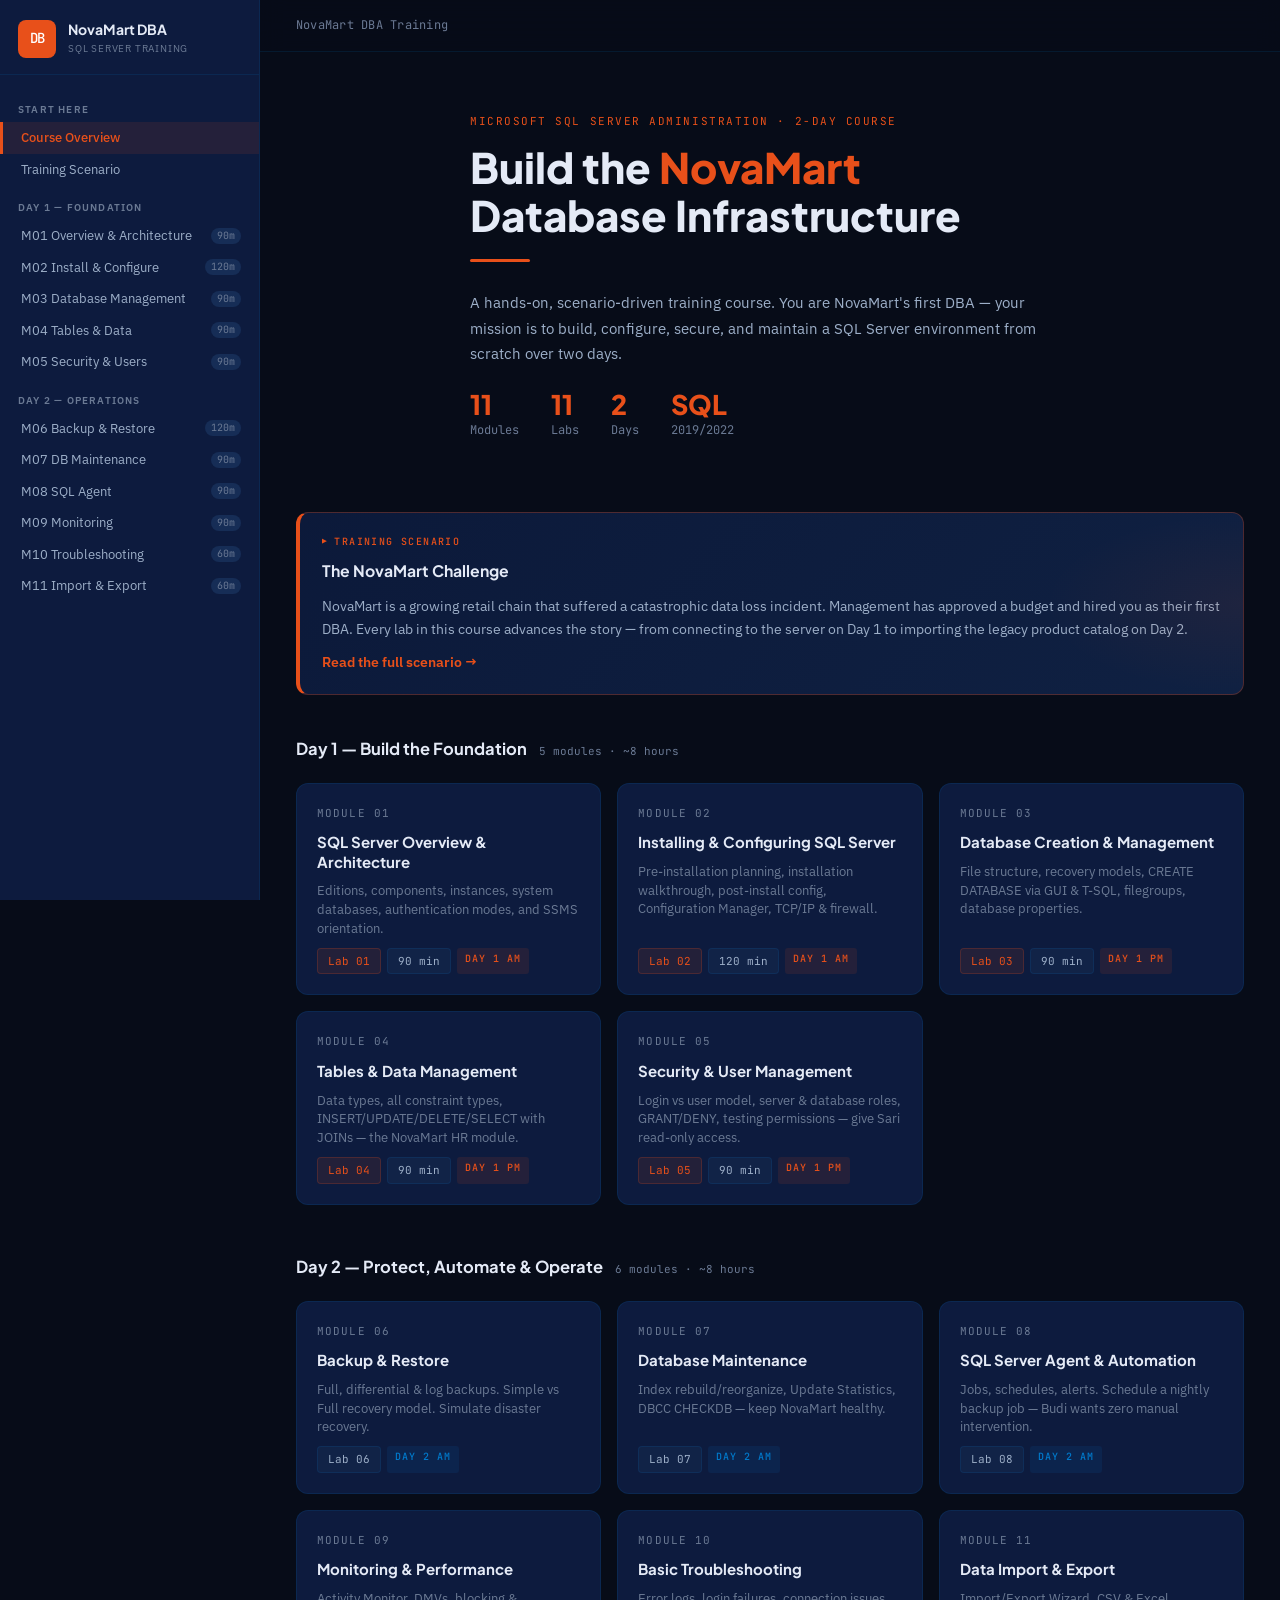
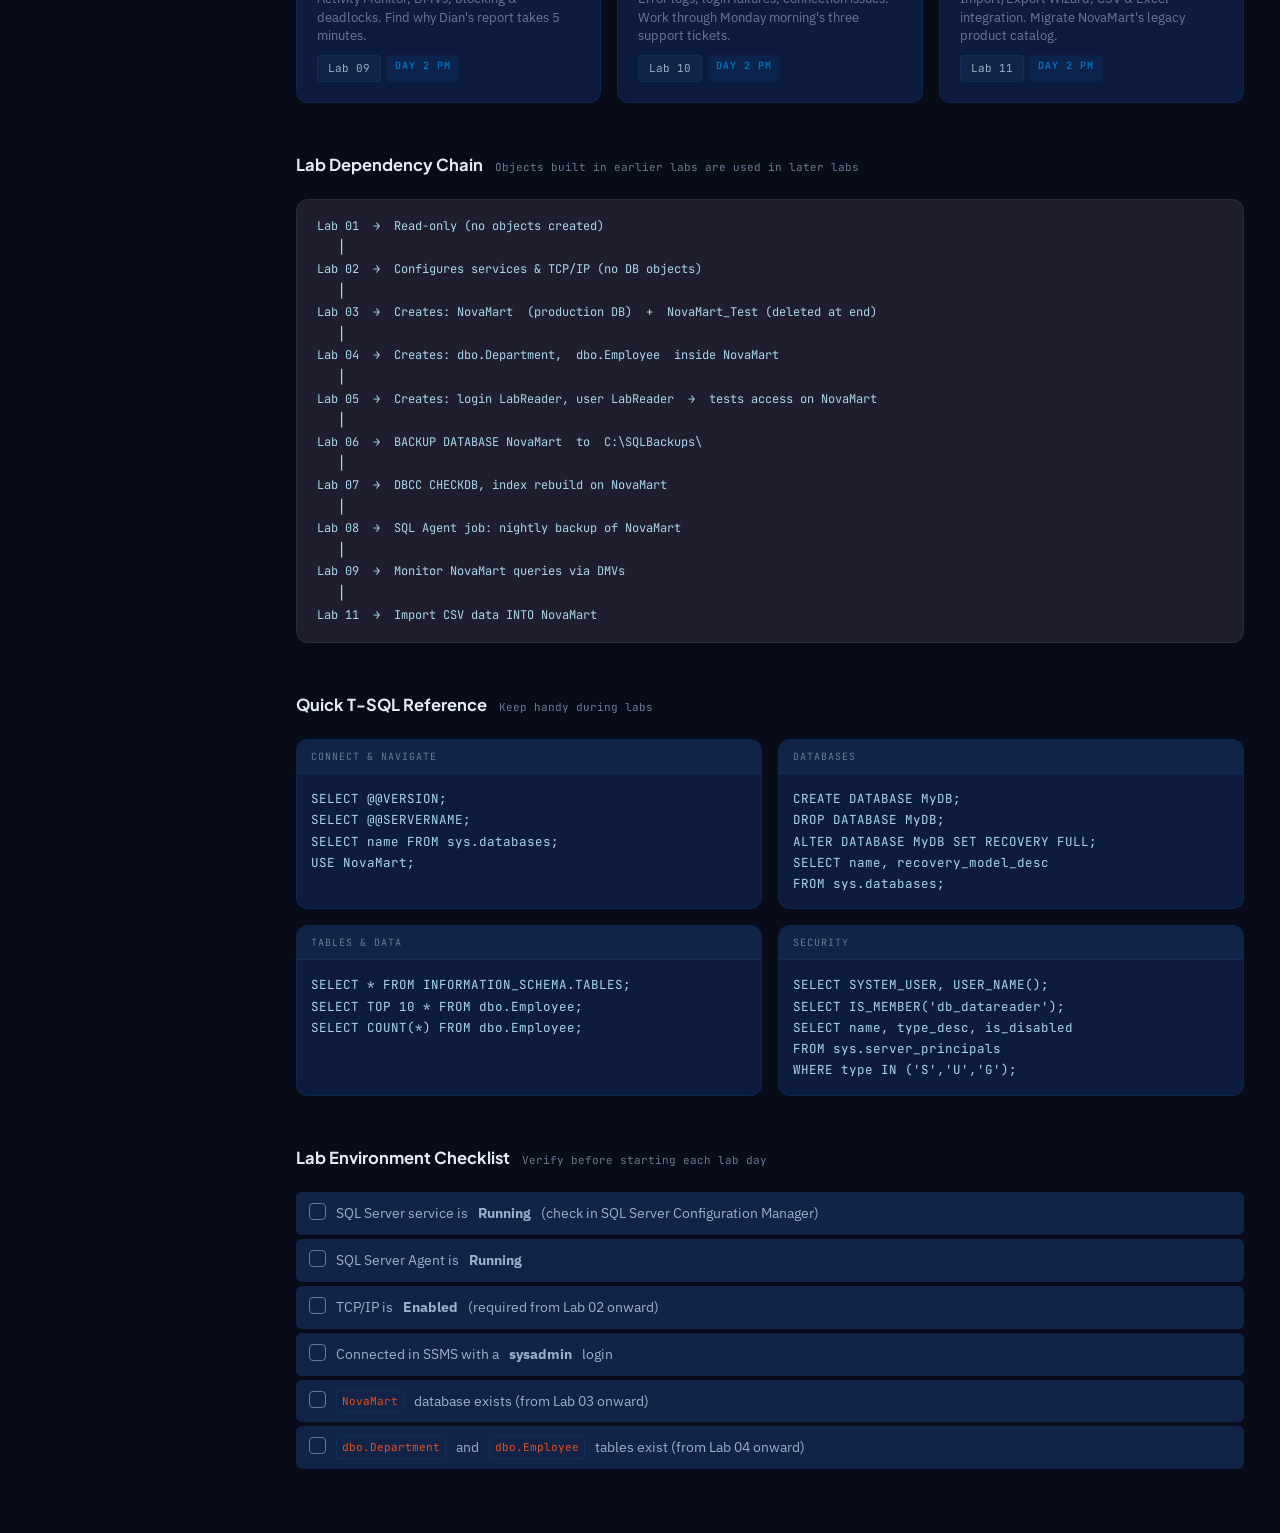
==== commit 9391c933: "docs: add M06-M11 student guide pages; update Day 2 sidebar in all existing pages - Create docs/modu" ====
--- a/docs/index.html
+++ b/docs/index.html
@@ -82,12 +82,12 @@
       <a href="module-04.html" class="nav-item">M04 Tables &amp; Data <span class="nav-badge">90m</span></a>
       <a href="module-05.html" class="nav-item">M05 Security &amp; Users <span class="nav-badge">90m</span></a>
       <div class="nav-section">Day 2 — Operations</div>
-      <a href="#" class="nav-item" style="opacity:.4;pointer-events:none">M06 Backup &amp; Restore <span class="nav-badge">coming</span></a>
-      <a href="#" class="nav-item" style="opacity:.4;pointer-events:none">M07 Maintenance <span class="nav-badge">coming</span></a>
-      <a href="#" class="nav-item" style="opacity:.4;pointer-events:none">M08 SQL Agent <span class="nav-badge">coming</span></a>
-      <a href="#" class="nav-item" style="opacity:.4;pointer-events:none">M09 Monitoring <span class="nav-badge">coming</span></a>
-      <a href="#" class="nav-item" style="opacity:.4;pointer-events:none">M10 Troubleshooting <span class="nav-badge">coming</span></a>
-      <a href="#" class="nav-item" style="opacity:.4;pointer-events:none">M11 Import &amp; Export <span class="nav-badge">coming</span></a>
+      <a href="module-06.html" class="nav-item">M06 Backup &amp; Restore <span class="nav-badge">120m</span></a>
+      <a href="module-07.html" class="nav-item">M07 DB Maintenance <span class="nav-badge">90m</span></a>
+      <a href="module-08.html" class="nav-item">M08 SQL Agent <span class="nav-badge">90m</span></a>
+      <a href="module-09.html" class="nav-item">M09 Monitoring <span class="nav-badge">90m</span></a>
+      <a href="module-10.html" class="nav-item">M10 Troubleshooting <span class="nav-badge">60m</span></a>
+      <a href="module-11.html" class="nav-item">M11 Import &amp; Export <span class="nav-badge">60m</span></a>
     </nav>
   </aside>
 
@@ -182,45 +182,45 @@
       <!-- DAY 2 MODULES -->
       <div class="section-header" style="margin-top:48px">
         <h2>Day 2 — Protect, Automate &amp; Operate</h2>
-        <span class="section-sub">6 modules · ~8 hours · coming soon</span>
+        <span class="section-sub">6 modules · ~8 hours</span>
       </div>
       <div class="module-cards">
-        <div class="module-card" style="opacity:.45;cursor:default">
+        <a href="module-06.html" class="module-card">
           <div class="card-num">Module 06</div>
           <div class="card-title">Backup &amp; Restore</div>
           <div class="card-desc">Full, differential &amp; log backups. Simple vs Full recovery model. Simulate disaster recovery.</div>
-          <div class="card-meta"><span class="tag">Coming soon</span><span class="day-badge day2">Day 2 AM</span></div>
-        </div>
-        <div class="module-card" style="opacity:.45;cursor:default">
+          <div class="card-meta"><span class="tag">Lab 06</span><span class="day-badge day2">Day 2 AM</span></div>
+        </a>
+        <a href="module-07.html" class="module-card">
           <div class="card-num">Module 07</div>
           <div class="card-title">Database Maintenance</div>
           <div class="card-desc">Index rebuild/reorganize, Update Statistics, DBCC CHECKDB — keep NovaMart healthy.</div>
-          <div class="card-meta"><span class="tag">Coming soon</span><span class="day-badge day2">Day 2 AM</span></div>
-        </div>
-        <div class="module-card" style="opacity:.45;cursor:default">
+          <div class="card-meta"><span class="tag">Lab 07</span><span class="day-badge day2">Day 2 AM</span></div>
+        </a>
+        <a href="module-08.html" class="module-card">
           <div class="card-num">Module 08</div>
           <div class="card-title">SQL Server Agent &amp; Automation</div>
           <div class="card-desc">Jobs, schedules, alerts. Schedule a nightly backup job — Budi wants zero manual intervention.</div>
-          <div class="card-meta"><span class="tag">Coming soon</span><span class="day-badge day2">Day 2 AM</span></div>
-        </div>
-        <div class="module-card" style="opacity:.45;cursor:default">
+          <div class="card-meta"><span class="tag">Lab 08</span><span class="day-badge day2">Day 2 AM</span></div>
+        </a>
+        <a href="module-09.html" class="module-card">
           <div class="card-num">Module 09</div>
           <div class="card-title">Monitoring &amp; Performance</div>
           <div class="card-desc">Activity Monitor, DMVs, blocking &amp; deadlocks. Find why Dian's report takes 5 minutes.</div>
-          <div class="card-meta"><span class="tag">Coming soon</span><span class="day-badge day2">Day 2 PM</span></div>
-        </div>
-        <div class="module-card" style="opacity:.45;cursor:default">
+          <div class="card-meta"><span class="tag">Lab 09</span><span class="day-badge day2">Day 2 PM</span></div>
+        </a>
+        <a href="module-10.html" class="module-card">
           <div class="card-num">Module 10</div>
           <div class="card-title">Basic Troubleshooting</div>
           <div class="card-desc">Error logs, login failures, connection issues. Work through Monday morning's three support tickets.</div>
-          <div class="card-meta"><span class="tag">Coming soon</span><span class="day-badge day2">Day 2 PM</span></div>
-        </div>
-        <div class="module-card" style="opacity:.45;cursor:default">
+          <div class="card-meta"><span class="tag">Lab 10</span><span class="day-badge day2">Day 2 PM</span></div>
+        </a>
+        <a href="module-11.html" class="module-card">
           <div class="card-num">Module 11</div>
           <div class="card-title">Data Import &amp; Export</div>
           <div class="card-desc">Import/Export Wizard, CSV &amp; Excel integration. Migrate NovaMart's legacy product catalog.</div>
-          <div class="card-meta"><span class="tag">Coming soon</span><span class="day-badge day2">Day 2 PM</span></div>
-        </div>
+          <div class="card-meta"><span class="tag">Lab 11</span><span class="day-badge day2">Day 2 PM</span></div>
+        </a>
       </div>
 
       <!-- LAB DEPENDENCIES -->
--- a/docs/style.css
+++ b/docs/style.css
@@ -3,7 +3,7 @@
    Aesthetic: Dark ops terminal × premium tech documentation
    ============================================================ */
 
-@import url('https://fonts.googleapis.com/css2?family=Syne:wght@400;600;700;800&family=IBM+Plex+Sans:ital,wght@0,300;0,400;0,500;0,600;1,400&family=JetBrains+Mono:wght@400;500&display=swap');
+@import url('https://fonts.googleapis.com/css2?family=Plus+Jakarta+Sans:ital,wght@0,400;0,500;0,600;0,700;0,800;1,400&family=IBM+Plex+Sans:ital,wght@0,300;0,400;0,500;0,600;1,400&family=JetBrains+Mono:wght@400;500&display=swap');
 
 /* ── Custom Properties ─────────────────────────────────────── */
 :root {
@@ -36,7 +36,7 @@
   --code-kw:     #c792ea;
   --code-cmt:    #676e95;
 
-  --font-display: 'Syne', sans-serif;
+  --font-display: 'Plus Jakarta Sans', sans-serif;
   --font-body:    'IBM Plex Sans', sans-serif;
   --font-mono:    'JetBrains Mono', monospace;
 
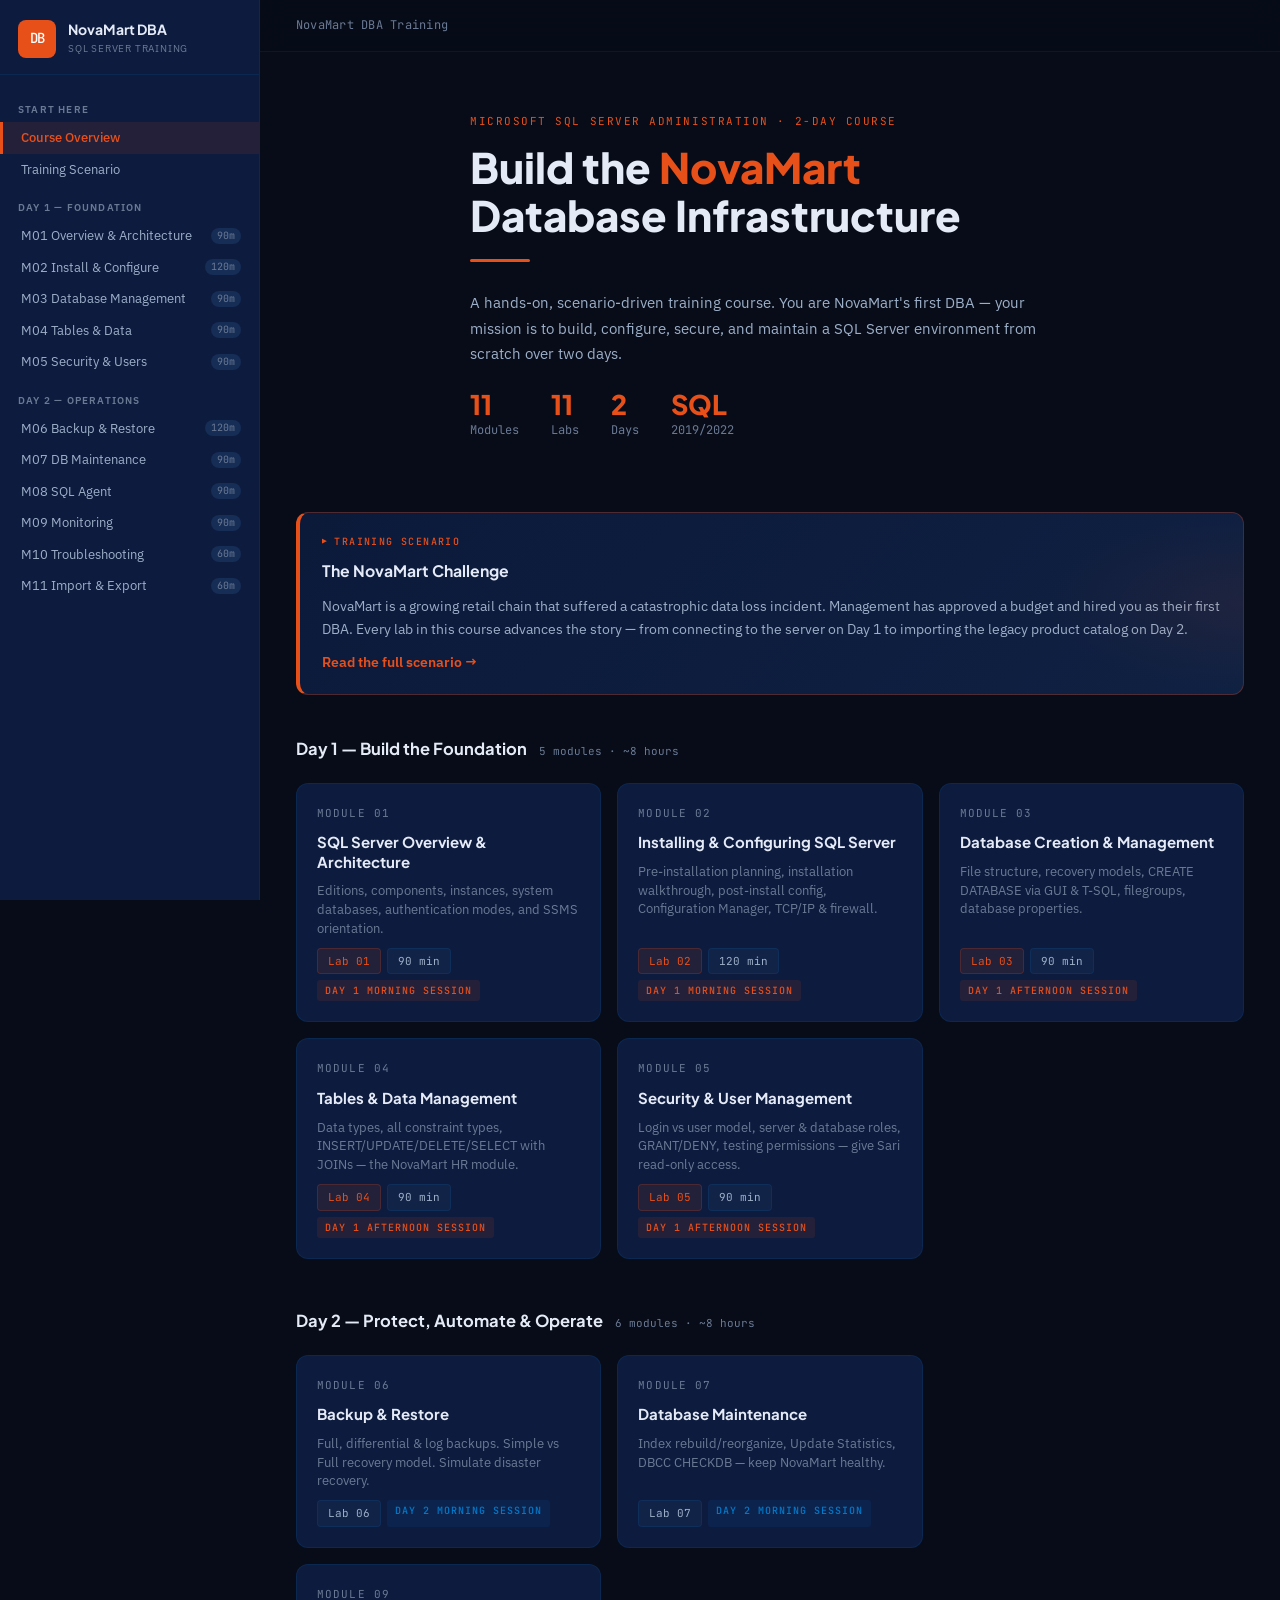
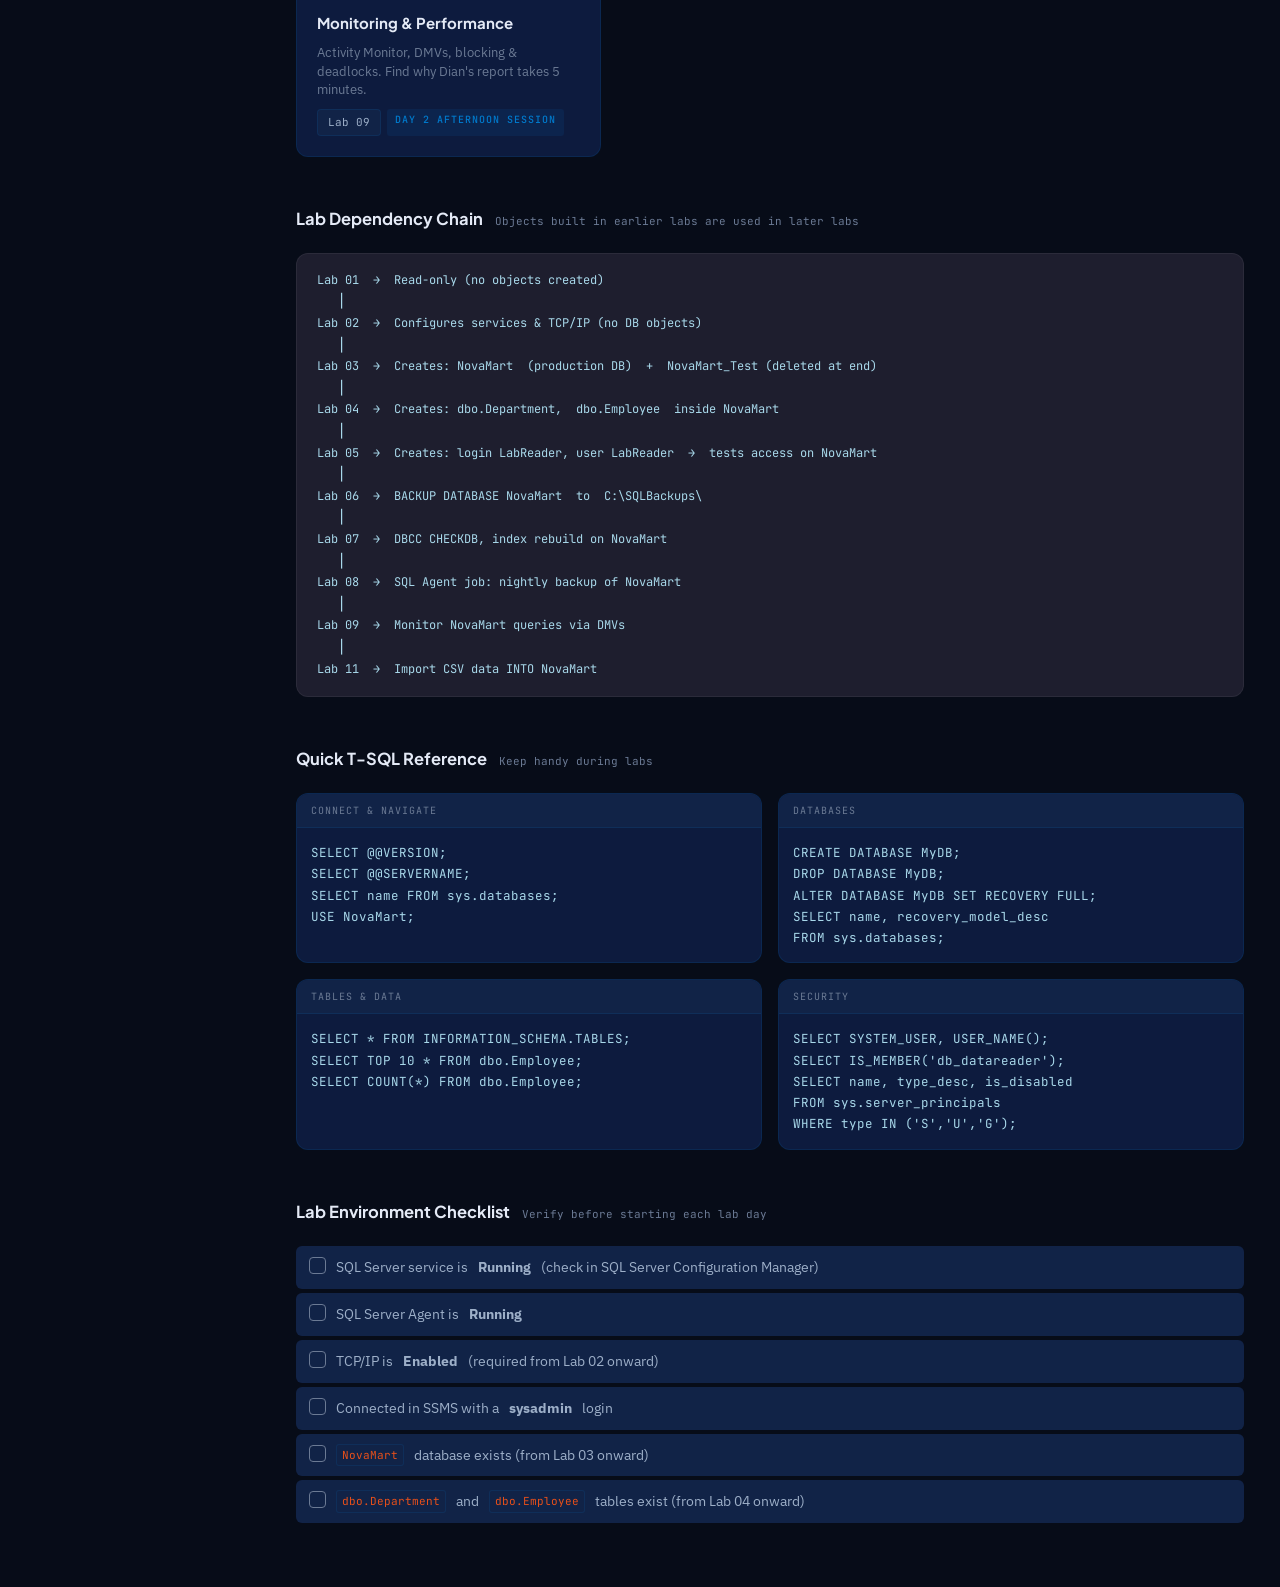
==== commit ca55a31e: "Update session labels in index.html for clarity; adjust layout in build scripts for consistency" ====
--- a/docs/index.html
+++ b/docs/index.html
@@ -134,7 +134,7 @@
           <div class="card-meta">
             <span class="tag orange">Lab 01</span>
             <span class="tag">90 min</span>
-            <span class="day-badge day1">Day 1 AM</span>
+            <span class="day-badge day1">Day 1 Morning Session</span>
           </div>
         </a>
         <a href="module-02.html" class="module-card">
@@ -144,7 +144,7 @@
           <div class="card-meta">
             <span class="tag orange">Lab 02</span>
             <span class="tag">120 min</span>
-            <span class="day-badge day1">Day 1 AM</span>
+            <span class="day-badge day1">Day 1 Morning Session</span>
           </div>
         </a>
         <a href="module-03.html" class="module-card">
@@ -154,7 +154,7 @@
           <div class="card-meta">
             <span class="tag orange">Lab 03</span>
             <span class="tag">90 min</span>
-            <span class="day-badge day1">Day 1 PM</span>
+            <span class="day-badge day1">Day 1 Afternoon Session</span>
           </div>
         </a>
         <a href="module-04.html" class="module-card">
@@ -164,7 +164,7 @@
           <div class="card-meta">
             <span class="tag orange">Lab 04</span>
             <span class="tag">90 min</span>
-            <span class="day-badge day1">Day 1 PM</span>
+            <span class="day-badge day1">Day 1 Afternoon Session</span>
           </div>
         </a>
         <a href="module-05.html" class="module-card">
@@ -174,7 +174,7 @@
           <div class="card-meta">
             <span class="tag orange">Lab 05</span>
             <span class="tag">90 min</span>
-            <span class="day-badge day1">Day 1 PM</span>
+            <span class="day-badge day1">Day 1 Afternoon Session</span>
           </div>
         </a>
       </div>
@@ -189,37 +189,37 @@
           <div class="card-num">Module 06</div>
           <div class="card-title">Backup &amp; Restore</div>
           <div class="card-desc">Full, differential &amp; log backups. Simple vs Full recovery model. Simulate disaster recovery.</div>
-          <div class="card-meta"><span class="tag">Lab 06</span><span class="day-badge day2">Day 2 AM</span></div>
+          <div class="card-meta"><span class="tag">Lab 06</span><span class="day-badge day2">Day 2 Morning Session</span></div>
         </a>
         <a href="module-07.html" class="module-card">
           <div class="card-num">Module 07</div>
           <div class="card-title">Database Maintenance</div>
           <div class="card-desc">Index rebuild/reorganize, Update Statistics, DBCC CHECKDB — keep NovaMart healthy.</div>
-          <div class="card-meta"><span class="tag">Lab 07</span><span class="day-badge day2">Day 2 AM</span></div>
+          <div class="card-meta"><span class="tag">Lab 07</span><span class="day-badge day2">Day 2 Morning Session</span></div>
         </a>
         <a href="module-08.html" class="module-card">
           <div class="card-num">Module 08</div>
           <div class="card-title">SQL Server Agent &amp; Automation</div>
           <div class="card-desc">Jobs, schedules, alerts. Schedule a nightly backup job — Budi wants zero manual intervention.</div>
-          <div class="card-meta"><span class="tag">Lab 08</span><span class="day-badge day2">Day 2 AM</span></div>
+          <div class="card-meta"><span class="tag">Lab 08</span><span class="day-badge day2">Day 2 Morning Session</span></div>
         </a>
         <a href="module-09.html" class="module-card">
           <div class="card-num">Module 09</div>
           <div class="card-title">Monitoring &amp; Performance</div>
           <div class="card-desc">Activity Monitor, DMVs, blocking &amp; deadlocks. Find why Dian's report takes 5 minutes.</div>
-          <div class="card-meta"><span class="tag">Lab 09</span><span class="day-badge day2">Day 2 PM</span></div>
+          <div class="card-meta"><span class="tag">Lab 09</span><span class="day-badge day2">Day 2 Afternoon Session</span></div>
         </a>
         <a href="module-10.html" class="module-card">
           <div class="card-num">Module 10</div>
           <div class="card-title">Basic Troubleshooting</div>
           <div class="card-desc">Error logs, login failures, connection issues. Work through Monday morning's three support tickets.</div>
-          <div class="card-meta"><span class="tag">Lab 10</span><span class="day-badge day2">Day 2 PM</span></div>
+          <div class="card-meta"><span class="tag">Lab 10</span><span class="day-badge day2">Day 2 Afternoon Session</span></div>
         </a>
         <a href="module-11.html" class="module-card">
           <div class="card-num">Module 11</div>
           <div class="card-title">Data Import &amp; Export</div>
           <div class="card-desc">Import/Export Wizard, CSV &amp; Excel integration. Migrate NovaMart's legacy product catalog.</div>
-          <div class="card-meta"><span class="tag">Lab 11</span><span class="day-badge day2">Day 2 PM</span></div>
+          <div class="card-meta"><span class="tag">Lab 11</span><span class="day-badge day2">Day 2 Afternoon Session</span></div>
         </a>
       </div>
 
